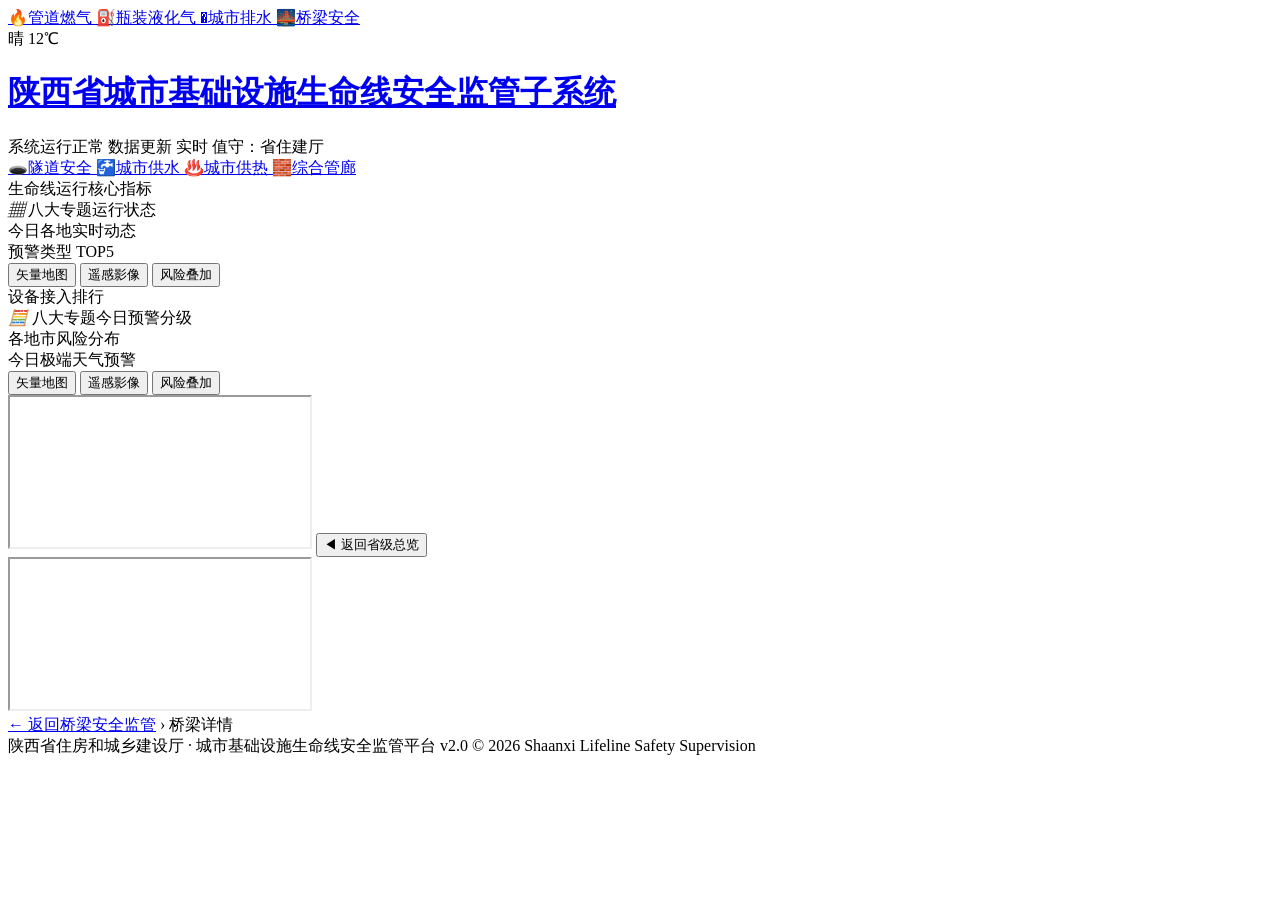
==== index.html @ 3b59fd3f "Initialize GitHub Pages repository" ====
<!DOCTYPE html>
<html lang="zh-CN">
<head>
<meta charset="UTF-8">
<meta name="viewport" content="width=device-width,initial-scale=1.0">
<title>陕西省城市基础设施生命线安全监管子系统</title>
<link rel="stylesheet" href="css/style.css?v=261113d">
<script src="assets/echarts.min.js"></script>
<script src="assets/shaanxi-geo.js"></script>
<script src="assets/three.min.js"></script>
</head>
<body>
<div id="app">
<!-- ========== 顶部：标题居中 + 八大专题两侧分布 ========== -->
<header id="app-header">
  <div class="header-bg"></div>
  <!-- 左侧四个专题 -->
  <nav class="nav-cluster nav-left">
    <a href="#/gas" class="nav-btn" data-key="gas">
      <span class="nav-icon">🔥</span><span class="nav-label">管道燃气</span>
    </a>
    <a href="#/lpg" class="nav-btn" data-key="lpg">
      <span class="nav-icon">⛽</span><span class="nav-label">瓶装液化气</span>
    </a>
    <a href="#/drainage" class="nav-btn" data-key="drainage">
      <span class="nav-icon">�</span><span class="nav-label">城市排水</span>
    </a>
    <a href="#/bridge" class="nav-btn" data-key="bridge">
      <span class="nav-icon">🌉</span><span class="nav-label">桥梁安全</span>
    </a>
  </nav>
  <!-- 中间标题（点击返回综合监管首页） -->
  <div class="header-center">
    <div class="header-meta">
      <span class="header-date" id="header-date"></span>
      <span class="header-weather">晴 12℃</span>
    </div>
    <h1 class="header-title">
      <a href="#/home" title="返回综合监管驾驶舱"><span class="title-glow">陕西省城市基础设施生命线安全监管子系统</span></a>
    </h1>
    <div class="header-meta header-meta-bottom">
      <span class="header-status">系统运行正常</span>
      <span class="header-update">数据更新 实时</span>
      <span class="header-duty">值守：省住建厅</span>
    </div>
  </div>
  <!-- 右侧四个专题 -->
  <nav class="nav-cluster nav-right">
    <a href="#/tunnel" class="nav-btn" data-key="tunnel">
      <span class="nav-icon">🕳️</span><span class="nav-label">隧道安全</span>
    </a>
    <a href="#/water" class="nav-btn" data-key="water">
      <span class="nav-icon">🚰</span><span class="nav-label">城市供水</span>
    </a>
    <a href="#/heating" class="nav-btn" data-key="heating">
      <span class="nav-icon">♨️</span><span class="nav-label">城市供热</span>
    </a>
    <a href="#/corridor" class="nav-btn" data-key="corridor">
      <span class="nav-icon">🧱</span><span class="nav-label">综合管廊</span>
    </a>
  </nav>
</header>

<!-- ========== 页面容器 ========== -->
<main id="page-container">
  <!-- 首页 -->
  <section id="page-home" class="page active">
    <div class="page-layout home-layout">
      <!-- 左侧面板 -->
      <div class="col col-left">
        <div class="panel">
          <div class="panel-title"><i class="icon-bar-chart"></i> 生命线运行核心指标</div>
          <div class="metrics-grid" id="home-core-metrics"></div>
        </div>
        <div class="panel">
          <div class="panel-title"><i>▦</i> 八大专题运行状态</div>
          <div class="topic-status-list" id="home-topic-status"></div>
        </div>
        <div class="panel">
          <div class="panel-title"><i class="icon-alert"></i> 今日各地实时动态</div>
          <div class="alert-list" id="home-alert-list"></div>
        </div>
        <div class="panel">
          <div class="panel-title"><i class="icon-list"></i> 预警类型 TOP5</div>
          <div id="home-alert-type-chart" class="chart-box"></div>
        </div>
      </div>
      <!-- 中间：数字带 + 地图 + 趋势 -->
      <div class="col col-center">
        <div class="home-kpi-strip" id="home-kpi-strip"></div>
        <div class="home-map-wrap">
          <div class="map-toolbar">
            <button class="map-btn active" data-layer="vector">矢量地图</button>
            <button class="map-btn" data-layer="satellite">遥感影像</button>
            <button class="map-btn" data-layer="risk">风险叠加</button>
          </div>
          <div id="shaannxi-map" class="map-box"></div>
          <div class="map-legend" id="map-legend"></div>
        </div>
      </div>
      <!-- 右侧面板 -->
      <div class="col col-right">
        <div class="panel">
          <div class="panel-title"><i class="icon-devices"></i> 设备接入排行</div>
          <div id="home-device-rank" class="chart-box"></div>
        </div>
        <div class="panel">
          <div class="panel-title"><i>🧮</i> 八大专题今日预警分级</div>
          <div id="home-topic-alert-chart" class="chart-box"></div>
        </div>
        <div class="panel">
          <div class="panel-title"><i class="icon-warning"></i> 各地市风险分布</div>
          <div id="home-risk-chart" class="chart-box"></div>
        </div>
        <div class="panel">
          <div class="panel-title"><i class="icon-weather"></i> 今日极端天气预警</div>
          <div class="weather-list" id="home-weather-list"></div>
        </div>
      </div>
    </div>
  </section>

  <!-- ===== 专题页公共结构占位 ===== -->
  <section id="page-scenario" class="page">
    <div class="page-layout scenario-layout" id="scenario-layout">
      <div class="col col-left" id="scenario-left"></div>
      <div class="col col-center" id="scenario-center">
        <div class="map-toolbar">
          <button class="map-btn active" data-layer="vector">矢量地图</button>
          <button class="map-btn" data-layer="satellite">遥感影像</button>
          <button class="map-btn" data-layer="risk">风险叠加</button>
        </div>
        <div id="scenario-map" class="map-box"></div>
        <div class="map-legend" id="scenario-map-legend"></div>
      </div>
      <div class="col col-right" id="scenario-right"></div>
    </div>
    <!-- 全宽底部特色条带（按专题差异化渲染） -->
    <div class="scenario-bottom" id="scenario-bottom" style="display:none"></div>
  </section>

  <!-- ===== 专题二级页面（点击专题卡片/模块进入） ===== -->
  <section id="page-sub" class="page">
    <div class="sub-layout">
      <aside class="sub-side" id="sub-side"></aside>
      <div class="sub-main" id="sub-main"></div>
    </div>
  </section>

  <!-- ===== 燃气专题（整合燃气监管 demo，整页 iframe） ===== -->
  <section id="page-gasframe" class="page">
    <iframe id="gas-iframe" data-src="gas-demo/index.html" title="管道燃气安全监测专题"></iframe>
    <button class="gas-back-btn" onclick="location.hash='#/home'">◀ 返回省级总览</button>
  </section>

  <!-- ===== 隧道/供水/供热/综合管廊（保留本系统标题栏，嵌入各自业务内容） ===== -->
  <section id="page-ttframe" class="page">
    <iframe id="tt-iframe" title="专题安全监管"></iframe>
  </section>

  <!-- ===== 桥梁CIM详情页 ===== -->
  <section id="page-bridge-detail" class="page">
    <div class="bridge-detail-wrap">
      <div class="breadcrumb">
        <a href="#/bridge">← 返回桥梁安全监管</a>
        <span class="sep">›</span>
        <span id="bridge-detail-name">桥梁详情</span>
      </div>
      <div class="bridge-detail-layout">
        <div class="bridge-cim-view" id="bridge-cim-canvas"></div>
        <div class="bridge-cim-panels" id="bridge-cim-panels"></div>
      </div>
    </div>
  </section>
</main>

<!-- ========== 底部状态栏 ========== -->
<footer id="app-footer">
  <span>陕西省住房和城乡建设厅 · 城市基础设施生命线安全监管平台 v2.0</span>
  <span class="footer-right">© 2026 Shaanxi Lifeline Safety Supervision</span>
</footer>
</div>

<script src="js/data.js?v=261113d"></script>
<script src="js/map.js?v=261113d"></script>
<script src="js/scenarios.js?v=261113d"></script>
<script src="js/subpages.js?v=261113d"></script>
<script src="js/app.js?v=261113f"></script>
</body>
</html>
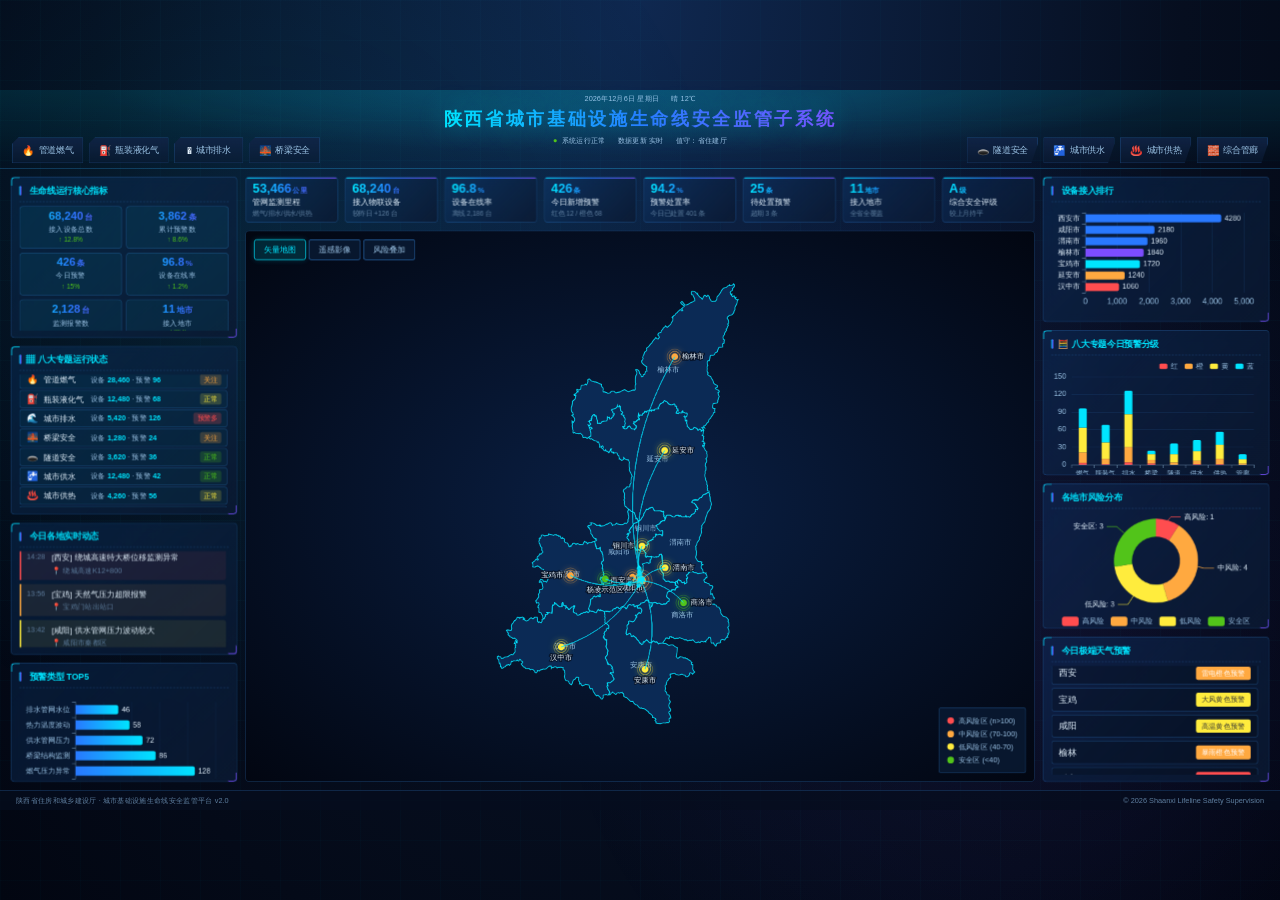
==== commit c7425bc1: "Deploy Shaanxi urban lifeline demo" ====
--- a/index.html
+++ b/index.html
@@ -1,190 +1,190 @@
-<!DOCTYPE html>
-<html lang="zh-CN">
-<head>
-<meta charset="UTF-8">
-<meta name="viewport" content="width=device-width,initial-scale=1.0">
-<title>陕西省城市基础设施生命线安全监管子系统</title>
-<link rel="stylesheet" href="css/style.css?v=261113d">
-<script src="assets/echarts.min.js"></script>
-<script src="assets/shaanxi-geo.js"></script>
-<script src="assets/three.min.js"></script>
-</head>
-<body>
-<div id="app">
-<!-- ========== 顶部：标题居中 + 八大专题两侧分布 ========== -->
-<header id="app-header">
-  <div class="header-bg"></div>
-  <!-- 左侧四个专题 -->
-  <nav class="nav-cluster nav-left">
-    <a href="#/gas" class="nav-btn" data-key="gas">
-      <span class="nav-icon">🔥</span><span class="nav-label">管道燃气</span>
-    </a>
-    <a href="#/lpg" class="nav-btn" data-key="lpg">
-      <span class="nav-icon">⛽</span><span class="nav-label">瓶装液化气</span>
-    </a>
-    <a href="#/drainage" class="nav-btn" data-key="drainage">
-      <span class="nav-icon">�</span><span class="nav-label">城市排水</span>
-    </a>
-    <a href="#/bridge" class="nav-btn" data-key="bridge">
-      <span class="nav-icon">🌉</span><span class="nav-label">桥梁安全</span>
-    </a>
-  </nav>
-  <!-- 中间标题（点击返回综合监管首页） -->
-  <div class="header-center">
-    <div class="header-meta">
-      <span class="header-date" id="header-date"></span>
-      <span class="header-weather">晴 12℃</span>
-    </div>
-    <h1 class="header-title">
-      <a href="#/home" title="返回综合监管驾驶舱"><span class="title-glow">陕西省城市基础设施生命线安全监管子系统</span></a>
-    </h1>
-    <div class="header-meta header-meta-bottom">
-      <span class="header-status">系统运行正常</span>
-      <span class="header-update">数据更新 实时</span>
-      <span class="header-duty">值守：省住建厅</span>
-    </div>
-  </div>
-  <!-- 右侧四个专题 -->
-  <nav class="nav-cluster nav-right">
-    <a href="#/tunnel" class="nav-btn" data-key="tunnel">
-      <span class="nav-icon">🕳️</span><span class="nav-label">隧道安全</span>
-    </a>
-    <a href="#/water" class="nav-btn" data-key="water">
-      <span class="nav-icon">🚰</span><span class="nav-label">城市供水</span>
-    </a>
-    <a href="#/heating" class="nav-btn" data-key="heating">
-      <span class="nav-icon">♨️</span><span class="nav-label">城市供热</span>
-    </a>
-    <a href="#/corridor" class="nav-btn" data-key="corridor">
-      <span class="nav-icon">🧱</span><span class="nav-label">综合管廊</span>
-    </a>
-  </nav>
-</header>
-
-<!-- ========== 页面容器 ========== -->
-<main id="page-container">
-  <!-- 首页 -->
-  <section id="page-home" class="page active">
-    <div class="page-layout home-layout">
-      <!-- 左侧面板 -->
-      <div class="col col-left">
-        <div class="panel">
-          <div class="panel-title"><i class="icon-bar-chart"></i> 生命线运行核心指标</div>
-          <div class="metrics-grid" id="home-core-metrics"></div>
-        </div>
-        <div class="panel">
-          <div class="panel-title"><i>▦</i> 八大专题运行状态</div>
-          <div class="topic-status-list" id="home-topic-status"></div>
-        </div>
-        <div class="panel">
-          <div class="panel-title"><i class="icon-alert"></i> 今日各地实时动态</div>
-          <div class="alert-list" id="home-alert-list"></div>
-        </div>
-        <div class="panel">
-          <div class="panel-title"><i class="icon-list"></i> 预警类型 TOP5</div>
-          <div id="home-alert-type-chart" class="chart-box"></div>
-        </div>
-      </div>
-      <!-- 中间：数字带 + 地图 + 趋势 -->
-      <div class="col col-center">
-        <div class="home-kpi-strip" id="home-kpi-strip"></div>
-        <div class="home-map-wrap">
-          <div class="map-toolbar">
-            <button class="map-btn active" data-layer="vector">矢量地图</button>
-            <button class="map-btn" data-layer="satellite">遥感影像</button>
-            <button class="map-btn" data-layer="risk">风险叠加</button>
-          </div>
-          <div id="shaannxi-map" class="map-box"></div>
-          <div class="map-legend" id="map-legend"></div>
-        </div>
-      </div>
-      <!-- 右侧面板 -->
-      <div class="col col-right">
-        <div class="panel">
-          <div class="panel-title"><i class="icon-devices"></i> 设备接入排行</div>
-          <div id="home-device-rank" class="chart-box"></div>
-        </div>
-        <div class="panel">
-          <div class="panel-title"><i>🧮</i> 八大专题今日预警分级</div>
-          <div id="home-topic-alert-chart" class="chart-box"></div>
-        </div>
-        <div class="panel">
-          <div class="panel-title"><i class="icon-warning"></i> 各地市风险分布</div>
-          <div id="home-risk-chart" class="chart-box"></div>
-        </div>
-        <div class="panel">
-          <div class="panel-title"><i class="icon-weather"></i> 今日极端天气预警</div>
-          <div class="weather-list" id="home-weather-list"></div>
-        </div>
-      </div>
-    </div>
-  </section>
-
-  <!-- ===== 专题页公共结构占位 ===== -->
-  <section id="page-scenario" class="page">
-    <div class="page-layout scenario-layout" id="scenario-layout">
-      <div class="col col-left" id="scenario-left"></div>
-      <div class="col col-center" id="scenario-center">
-        <div class="map-toolbar">
-          <button class="map-btn active" data-layer="vector">矢量地图</button>
-          <button class="map-btn" data-layer="satellite">遥感影像</button>
-          <button class="map-btn" data-layer="risk">风险叠加</button>
-        </div>
-        <div id="scenario-map" class="map-box"></div>
-        <div class="map-legend" id="scenario-map-legend"></div>
-      </div>
-      <div class="col col-right" id="scenario-right"></div>
-    </div>
-    <!-- 全宽底部特色条带（按专题差异化渲染） -->
-    <div class="scenario-bottom" id="scenario-bottom" style="display:none"></div>
-  </section>
-
-  <!-- ===== 专题二级页面（点击专题卡片/模块进入） ===== -->
-  <section id="page-sub" class="page">
-    <div class="sub-layout">
-      <aside class="sub-side" id="sub-side"></aside>
-      <div class="sub-main" id="sub-main"></div>
-    </div>
-  </section>
-
-  <!-- ===== 燃气专题（整合燃气监管 demo，整页 iframe） ===== -->
-  <section id="page-gasframe" class="page">
-    <iframe id="gas-iframe" data-src="gas-demo/index.html" title="管道燃气安全监测专题"></iframe>
-    <button class="gas-back-btn" onclick="location.hash='#/home'">◀ 返回省级总览</button>
-  </section>
-
-  <!-- ===== 隧道/供水/供热/综合管廊（保留本系统标题栏，嵌入各自业务内容） ===== -->
-  <section id="page-ttframe" class="page">
-    <iframe id="tt-iframe" title="专题安全监管"></iframe>
-  </section>
-
-  <!-- ===== 桥梁CIM详情页 ===== -->
-  <section id="page-bridge-detail" class="page">
-    <div class="bridge-detail-wrap">
-      <div class="breadcrumb">
-        <a href="#/bridge">← 返回桥梁安全监管</a>
-        <span class="sep">›</span>
-        <span id="bridge-detail-name">桥梁详情</span>
-      </div>
-      <div class="bridge-detail-layout">
-        <div class="bridge-cim-view" id="bridge-cim-canvas"></div>
-        <div class="bridge-cim-panels" id="bridge-cim-panels"></div>
-      </div>
-    </div>
-  </section>
-</main>
-
-<!-- ========== 底部状态栏 ========== -->
-<footer id="app-footer">
-  <span>陕西省住房和城乡建设厅 · 城市基础设施生命线安全监管平台 v2.0</span>
-  <span class="footer-right">© 2026 Shaanxi Lifeline Safety Supervision</span>
-</footer>
-</div>
-
-<script src="js/data.js?v=261113d"></script>
-<script src="js/map.js?v=261113d"></script>
-<script src="js/scenarios.js?v=261113d"></script>
-<script src="js/subpages.js?v=261113d"></script>
-<script src="js/app.js?v=261113f"></script>
-</body>
-</html>
+<!DOCTYPE html>
+<html lang="zh-CN">
+<head>
+<meta charset="UTF-8">
+<meta name="viewport" content="width=device-width,initial-scale=1.0">
+<title>陕西省城市基础设施生命线安全监管子系统</title>
+<link rel="stylesheet" href="css/style.css?v=261113d">
+<script src="assets/echarts.min.js"></script>
+<script src="assets/shaanxi-geo.js"></script>
+<script src="assets/three.min.js"></script>
+</head>
+<body>
+<div id="app">
+<!-- ========== 顶部：标题居中 + 八大专题两侧分布 ========== -->
+<header id="app-header">
+  <div class="header-bg"></div>
+  <!-- 左侧四个专题 -->
+  <nav class="nav-cluster nav-left">
+    <a href="#/gas" class="nav-btn" data-key="gas">
+      <span class="nav-icon">🔥</span><span class="nav-label">管道燃气</span>
+    </a>
+    <a href="#/lpg" class="nav-btn" data-key="lpg">
+      <span class="nav-icon">⛽</span><span class="nav-label">瓶装液化气</span>
+    </a>
+    <a href="#/drainage" class="nav-btn" data-key="drainage">
+      <span class="nav-icon">�</span><span class="nav-label">城市排水</span>
+    </a>
+    <a href="#/bridge" class="nav-btn" data-key="bridge">
+      <span class="nav-icon">🌉</span><span class="nav-label">桥梁安全</span>
+    </a>
+  </nav>
+  <!-- 中间标题（点击返回综合监管首页） -->
+  <div class="header-center">
+    <div class="header-meta">
+      <span class="header-date" id="header-date"></span>
+      <span class="header-weather">晴 12℃</span>
+    </div>
+    <h1 class="header-title">
+      <a href="#/home" title="返回综合监管驾驶舱"><span class="title-glow">陕西省城市基础设施生命线安全监管子系统</span></a>
+    </h1>
+    <div class="header-meta header-meta-bottom">
+      <span class="header-status">系统运行正常</span>
+      <span class="header-update">数据更新 实时</span>
+      <span class="header-duty">值守：省住建厅</span>
+    </div>
+  </div>
+  <!-- 右侧四个专题 -->
+  <nav class="nav-cluster nav-right">
+    <a href="#/tunnel" class="nav-btn" data-key="tunnel">
+      <span class="nav-icon">🕳️</span><span class="nav-label">隧道安全</span>
+    </a>
+    <a href="#/water" class="nav-btn" data-key="water">
+      <span class="nav-icon">🚰</span><span class="nav-label">城市供水</span>
+    </a>
+    <a href="#/heating" class="nav-btn" data-key="heating">
+      <span class="nav-icon">♨️</span><span class="nav-label">城市供热</span>
+    </a>
+    <a href="#/corridor" class="nav-btn" data-key="corridor">
+      <span class="nav-icon">🧱</span><span class="nav-label">综合管廊</span>
+    </a>
+  </nav>
+</header>
+
+<!-- ========== 页面容器 ========== -->
+<main id="page-container">
+  <!-- 首页 -->
+  <section id="page-home" class="page active">
+    <div class="page-layout home-layout">
+      <!-- 左侧面板 -->
+      <div class="col col-left">
+        <div class="panel">
+          <div class="panel-title"><i class="icon-bar-chart"></i> 生命线运行核心指标</div>
+          <div class="metrics-grid" id="home-core-metrics"></div>
+        </div>
+        <div class="panel">
+          <div class="panel-title"><i>▦</i> 八大专题运行状态</div>
+          <div class="topic-status-list" id="home-topic-status"></div>
+        </div>
+        <div class="panel">
+          <div class="panel-title"><i class="icon-alert"></i> 今日各地实时动态</div>
+          <div class="alert-list" id="home-alert-list"></div>
+        </div>
+        <div class="panel">
+          <div class="panel-title"><i class="icon-list"></i> 预警类型 TOP5</div>
+          <div id="home-alert-type-chart" class="chart-box"></div>
+        </div>
+      </div>
+      <!-- 中间：数字带 + 地图 + 趋势 -->
+      <div class="col col-center">
+        <div class="home-kpi-strip" id="home-kpi-strip"></div>
+        <div class="home-map-wrap">
+          <div class="map-toolbar">
+            <button class="map-btn active" data-layer="vector">矢量地图</button>
+            <button class="map-btn" data-layer="satellite">遥感影像</button>
+            <button class="map-btn" data-layer="risk">风险叠加</button>
+          </div>
+          <div id="shaannxi-map" class="map-box"></div>
+          <div class="map-legend" id="map-legend"></div>
+        </div>
+      </div>
+      <!-- 右侧面板 -->
+      <div class="col col-right">
+        <div class="panel">
+          <div class="panel-title"><i class="icon-devices"></i> 设备接入排行</div>
+          <div id="home-device-rank" class="chart-box"></div>
+        </div>
+        <div class="panel">
+          <div class="panel-title"><i>🧮</i> 八大专题今日预警分级</div>
+          <div id="home-topic-alert-chart" class="chart-box"></div>
+        </div>
+        <div class="panel">
+          <div class="panel-title"><i class="icon-warning"></i> 各地市风险分布</div>
+          <div id="home-risk-chart" class="chart-box"></div>
+        </div>
+        <div class="panel">
+          <div class="panel-title"><i class="icon-weather"></i> 今日极端天气预警</div>
+          <div class="weather-list" id="home-weather-list"></div>
+        </div>
+      </div>
+    </div>
+  </section>
+
+  <!-- ===== 专题页公共结构占位 ===== -->
+  <section id="page-scenario" class="page">
+    <div class="page-layout scenario-layout" id="scenario-layout">
+      <div class="col col-left" id="scenario-left"></div>
+      <div class="col col-center" id="scenario-center">
+        <div class="map-toolbar">
+          <button class="map-btn active" data-layer="vector">矢量地图</button>
+          <button class="map-btn" data-layer="satellite">遥感影像</button>
+          <button class="map-btn" data-layer="risk">风险叠加</button>
+        </div>
+        <div id="scenario-map" class="map-box"></div>
+        <div class="map-legend" id="scenario-map-legend"></div>
+      </div>
+      <div class="col col-right" id="scenario-right"></div>
+    </div>
+    <!-- 全宽底部特色条带（按专题差异化渲染） -->
+    <div class="scenario-bottom" id="scenario-bottom" style="display:none"></div>
+  </section>
+
+  <!-- ===== 专题二级页面（点击专题卡片/模块进入） ===== -->
+  <section id="page-sub" class="page">
+    <div class="sub-layout">
+      <aside class="sub-side" id="sub-side"></aside>
+      <div class="sub-main" id="sub-main"></div>
+    </div>
+  </section>
+
+  <!-- ===== 燃气专题（整合燃气监管 demo，整页 iframe） ===== -->
+  <section id="page-gasframe" class="page">
+    <iframe id="gas-iframe" data-src="gas-demo/index.html" title="管道燃气安全监测专题"></iframe>
+    <button class="gas-back-btn" onclick="location.hash='#/home'">◀ 返回省级总览</button>
+  </section>
+
+  <!-- ===== 隧道/供水/供热/综合管廊（保留本系统标题栏，嵌入各自业务内容） ===== -->
+  <section id="page-ttframe" class="page">
+    <iframe id="tt-iframe" title="专题安全监管"></iframe>
+  </section>
+
+  <!-- ===== 桥梁CIM详情页 ===== -->
+  <section id="page-bridge-detail" class="page">
+    <div class="bridge-detail-wrap">
+      <div class="breadcrumb">
+        <a href="#/bridge">← 返回桥梁安全监管</a>
+        <span class="sep">›</span>
+        <span id="bridge-detail-name">桥梁详情</span>
+      </div>
+      <div class="bridge-detail-layout">
+        <div class="bridge-cim-view" id="bridge-cim-canvas"></div>
+        <div class="bridge-cim-panels" id="bridge-cim-panels"></div>
+      </div>
+    </div>
+  </section>
+</main>
+
+<!-- ========== 底部状态栏 ========== -->
+<footer id="app-footer">
+  <span>陕西省住房和城乡建设厅 · 城市基础设施生命线安全监管平台 v2.0</span>
+  <span class="footer-right">© 2026 Shaanxi Lifeline Safety Supervision</span>
+</footer>
+</div>
+
+<script src="js/data.js?v=261113d"></script>
+<script src="js/map.js?v=261113d"></script>
+<script src="js/scenarios.js?v=261113d"></script>
+<script src="js/subpages.js?v=261113d"></script>
+<script src="js/app.js?v=261113f"></script>
+</body>
+</html>
--- a/css/style.css
+++ b/css/style.css
@@ -0,0 +1,701 @@
+/* ============================================================
+   陕西省城市生命线 - 深空科技风全局样式
+   ============================================================ */
+:root {
+  /* 深空底色 */
+  --bg-0: #060e1f;
+  --bg-1: #0b1a33;
+  --bg-2: #112447;
+  --bg-panel: rgba(10, 26, 51, 0.75);
+  --border: rgba(64, 158, 255, 0.25);
+  --border-strong: rgba(64, 158, 255, 0.55);
+
+  /* 主题光晕色 */
+  --cyan: #00e5ff;
+  --cyan-soft: #4fc3f7;
+  --blue: #2979ff;
+  --blue-deep: #1565c0;
+  --purple: #7c4dff;
+  --pink: #ff4081;
+
+  /* 功能色 */
+  --red: #ff4d4f;
+  --orange: #ffa940;
+  --yellow: #ffec3d;
+  --green: #52c41a;
+  --green-soft: #73d13d;
+
+  /* 文字 */
+  --text-primary: #e6f4ff;
+  --text-secondary: #9cc4e6;
+  --text-muted: #5f7f9f;
+
+  /* 渐变 */
+  --grad-panel: linear-gradient(135deg, rgba(21, 101, 192, 0.18) 0%, rgba(11, 26, 51, 0.85) 100%);
+  --grad-glow: linear-gradient(90deg, #00e5ff 0%, #2979ff 50%, #7c4dff 100%);
+}
+
+* { margin:0; padding:0; box-sizing: border-box; }
+html, body { width:100%; height:100%; overflow:hidden; }
+body {
+  font-family: 'Microsoft YaHei', 'PingFang SC', 'Helvetica Neue', sans-serif;
+  color: var(--text-primary);
+  background: radial-gradient(ellipse at top, #0f2850 0%, #060e1f 60%, #020611 100%);
+  background-attachment: fixed;
+  font-size: 13px;
+  line-height: 1.5;
+}
+#app {
+  position: absolute;
+  left: 0; top: 0;
+  width: 1920px; height: 1080px;
+  transform-origin: 0 0;
+}
+a { color: inherit; text-decoration: none; }
+button { font-family: inherit; cursor: pointer; border: none; background: none; color: inherit; }
+
+/* ===== 背景装饰 ===== */
+body::before {
+  content: '';
+  position: fixed; inset: 0;
+  background:
+    radial-gradient(circle at 20% 30%, rgba(0, 229, 255, 0.08) 0%, transparent 40%),
+    radial-gradient(circle at 80% 70%, rgba(124, 77, 255, 0.08) 0%, transparent 40%),
+    linear-gradient(rgba(0, 229, 255, 0.02) 1px, transparent 1px),
+    linear-gradient(90deg, rgba(0, 229, 255, 0.02) 1px, transparent 1px);
+  background-size: auto, auto, 40px 40px, 40px 40px;
+  pointer-events: none;
+  z-index: 0;
+}
+
+/* ============================================================
+   Header（标题居中 + 八大专题左右各四）
+   ============================================================ */
+#app-header {
+  position: relative;
+  height: 118px;
+  padding: 0 18px;
+  z-index: 10;
+}
+.header-bg {
+  position: absolute; inset: 0;
+  background:
+    radial-gradient(ellipse 60% 120% at 50% 0%, rgba(0, 229, 255, 0.16) 0%, transparent 70%),
+    linear-gradient(180deg, rgba(0, 229, 255, 0.10) 0%, transparent 100%);
+  border-bottom: 1px solid var(--border);
+}
+.header-center {
+  position: absolute; z-index: 1;
+  top: 4px; left: 50%; transform: translateX(-50%);
+  display: flex; flex-direction: column; align-items: center; justify-content: center;
+  text-align: center;
+  pointer-events: none;
+}
+.header-center a { pointer-events: auto; }
+.header-meta {
+  display: flex; gap: 18px; align-items: center;
+  font-size: 11px; color: var(--text-secondary);
+  white-space: nowrap;
+}
+.header-meta-bottom { margin-top: 2px; }
+.header-title {
+  margin: 2px 0;
+  font-size: 27px; font-weight: 700; letter-spacing: 4px;
+  background: var(--grad-glow);
+  -webkit-background-clip: text;
+  background-clip: text;
+  -webkit-text-fill-color: transparent;
+  text-shadow: 0 0 40px rgba(0, 229, 255, 0.35);
+  white-space: nowrap;
+}
+.header-title a { cursor: pointer; }
+.header-title .title-glow { -webkit-text-fill-color: transparent; }
+.header-status::before {
+  content: '●'; color: var(--green); margin-right: 6px;
+  animation: pulse-dot 2s infinite;
+}
+@keyframes pulse-dot { 0%,100%{opacity:1} 50%{opacity:0.4} }
+
+/* ===== 两侧专题按钮簇 ===== */
+.nav-cluster {
+  position: absolute; z-index: 2;
+  bottom: 8px;
+  display: flex; gap: 8px; align-items: center;
+}
+.nav-left { left: 18px; }
+.nav-right { right: 18px; }
+.nav-btn {
+  display: flex; align-items: center; gap: 6px;
+  padding: 9px 14px; min-width: 104px;
+  justify-content: center;
+  border: 1px solid var(--border);
+  background: linear-gradient(180deg, rgba(17, 36, 71, 0.85), rgba(10, 26, 51, 0.6));
+  transition: all 0.3s;
+  position: relative;
+  /* 斜角切割：左侧簇切左下，右侧簇切右下 */
+  clip-path: polygon(8px 0, 100% 0, 100% calc(100% - 8px), calc(100% - 8px) 100%, 0 100%, 0 8px);
+}
+.nav-left .nav-btn { clip-path: polygon(10px 0, 100% 0, 100% 100%, 0 100%, 0 10px); }
+.nav-right .nav-btn { clip-path: polygon(0 0, 100% 0, 100% 10px, calc(100% - 10px) 100%, 0 100%); }
+.nav-btn:hover { border-color: var(--border-strong); background: rgba(0, 229, 255, 0.10); }
+.nav-btn.active {
+  border-color: var(--cyan);
+  background: linear-gradient(180deg, rgba(0, 229, 255, 0.22) 0%, rgba(41, 121, 255, 0.08) 100%);
+  box-shadow: 0 0 18px rgba(0, 229, 255, 0.25), inset 0 0 10px rgba(0, 229, 255, 0.10);
+}
+.nav-btn .nav-icon { font-size: 15px; line-height: 1; }
+.nav-btn .nav-label { font-size: 13px; color: var(--text-secondary); white-space: nowrap; }
+.nav-btn.active .nav-label { color: var(--cyan); }
+
+/* ============================================================
+   Main pages
+   ============================================================ */
+#page-container {
+  position: relative; z-index: 1;
+  height: 932px;
+  overflow: hidden;
+}
+.page { display: none; height: 100%; }
+.page.active { display: flex; flex-direction: column; }
+
+/* ===== 燃气专题整页 iframe ===== */
+#page-gasframe, #page-ttframe { position: relative; }
+#page-gasframe iframe, #page-ttframe iframe { width: 100%; height: 100%; border: 0; display: block; }
+.gas-back-btn {
+  position: absolute; top: 10px; left: 10px; z-index: 30;
+  padding: 7px 16px;
+  border: 1px solid var(--border-strong); border-radius: 4px;
+  background: rgba(10, 26, 51, 0.88); color: var(--cyan);
+  font-size: 12px; letter-spacing: 1px;
+  backdrop-filter: blur(4px);
+  box-shadow: 0 0 12px rgba(0, 229, 255, 0.15);
+  transition: all 0.2s;
+}
+.gas-back-btn:hover { background: rgba(0, 229, 255, 0.18); box-shadow: 0 0 18px rgba(0, 229, 255, 0.35); }
+body.mode-gas #app-header, body.mode-gas #app-footer { display: none; }
+body.mode-gas #page-container { height: 1080px; }
+
+.page-layout {
+  display: grid;
+  height: 100%;
+  grid-template-rows: 100%;
+  gap: 12px;
+  padding: 12px 16px;
+}
+.home-layout { grid-template-columns: 340px 1fr 340px; }
+.scenario-layout { grid-template-columns: 360px 1fr 360px; }
+.col { display: flex; flex-direction: column; gap: 12px; min-height: 0; }
+.col-center { position: relative; display: block; height: 100%; min-height: 0; }
+
+/* ============================================================
+   Panels
+   ============================================================ */
+.panel {
+  background: var(--grad-panel);
+  border: 1px solid var(--border);
+  border-radius: 6px;
+  padding: 12px 14px;
+  position: relative;
+  backdrop-filter: blur(8px);
+  flex: 1; min-height: 0;
+  display: flex; flex-direction: column;
+  overflow: hidden;
+}
+.panel::before {
+  content: '';
+  position: absolute; top: -1px; left: -1px;
+  width: 12px; height: 12px;
+  border-top: 2px solid var(--cyan); border-left: 2px solid var(--cyan);
+  border-radius: 6px 0 0 0;
+}
+.panel::after {
+  content: '';
+  position: absolute; bottom: -1px; right: -1px;
+  width: 12px; height: 12px;
+  border-bottom: 2px solid var(--purple); border-right: 2px solid var(--purple);
+  border-radius: 0 0 6px 0;
+}
+.panel-title {
+  font-size: 14px; font-weight: 600; color: var(--cyan);
+  padding-bottom: 8px; margin-bottom: 8px;
+  border-bottom: 1px dashed var(--border);
+  display: flex; align-items: center; gap: 6px;
+  flex-shrink: 0;
+}
+.panel-title::before {
+  content: ''; width: 3px; height: 14px;
+  background: var(--grad-glow); border-radius: 2px;
+}
+.panel-title i { font-style: normal; color: var(--cyan); }
+
+/* ============================================================
+   Metrics grid
+   ============================================================ */
+.metrics-grid {
+  display: grid; grid-template-columns: repeat(2, 1fr);
+  grid-auto-rows: 1fr;
+  gap: 10px; overflow-y: auto;
+}
+.metric-card {
+  background: rgba(0, 229, 255, 0.06);
+  border: 1px solid var(--border);
+  border-radius: 6px;
+  padding: 10px;
+  text-align: center;
+  transition: all 0.3s;
+  cursor: pointer;
+}
+.metric-card:hover {
+  border-color: var(--cyan);
+  box-shadow: 0 0 15px rgba(0, 229, 255, 0.2);
+}
+.metric-card .num {
+  font-size: 22px; font-weight: 700;
+  background: var(--grad-glow);
+  -webkit-background-clip: text;
+  background-clip: text;
+  -webkit-text-fill-color: transparent;
+  line-height: 1.1;
+}
+.metric-card .num .unit { font-size: 12px; margin-left: 2px; }
+.metric-card .label { font-size: 12px; color: var(--text-secondary); margin-top: 4px; }
+.metric-card .trend-up { color: var(--green); font-size: 11px; }
+.metric-card .trend-down { color: var(--red); font-size: 11px; }
+
+/* ============================================================
+   Alert / Weather lists
+   ============================================================ */
+.alert-list, .weather-list {
+  flex: 1; overflow-y: auto;
+  padding-right: 4px;
+}
+.alert-item {
+  display: flex; align-items: flex-start; gap: 10px;
+  padding: 8px 10px;
+  border-left: 3px solid var(--cyan);
+  background: rgba(0, 229, 255, 0.05);
+  margin-bottom: 8px; border-radius: 0 4px 4px 0;
+  cursor: pointer; transition: all 0.2s;
+}
+.alert-item:hover { background: rgba(0, 229, 255, 0.12); transform: translateX(3px); }
+.alert-item.level-red { border-left-color: var(--red); background: rgba(255, 77, 79, 0.08); }
+.alert-item.level-orange { border-left-color: var(--orange); background: rgba(255, 169, 64, 0.08); }
+.alert-item.level-yellow { border-left-color: var(--yellow); background: rgba(255, 236, 61, 0.08); }
+.alert-item.level-blue { border-left-color: var(--cyan); background: rgba(0, 229, 255, 0.05); }
+.alert-item .time { font-size: 11px; color: var(--text-muted); flex-shrink: 0; }
+.alert-item .content { flex: 1; font-size: 12px; }
+.alert-item .content .title { color: var(--text-primary); }
+.alert-item .content .loc { color: var(--text-muted); font-size: 11px; margin-top: 2px; }
+
+.weather-item {
+  display: flex; justify-content: space-between; align-items: center;
+  padding: 8px 12px;
+  border: 1px solid var(--border);
+  border-radius: 4px; margin-bottom: 6px;
+  background: rgba(0,0,0,0.2);
+}
+.weather-item .city { color: var(--text-primary); }
+.weather-item .level { padding: 2px 8px; border-radius: 3px; font-size: 11px; }
+.weather-item .level.l1 { background: var(--red); color: #fff; }
+.weather-item .level.l2 { background: var(--orange); color: #fff; }
+.weather-item .level.l3 { background: var(--yellow); color: #333; }
+
+/* ============================================================
+   Map
+   ============================================================ */
+.map-toolbar {
+  position: absolute; top: 12px; left: 12px;
+  display: flex; gap: 4px; z-index: 5;
+}
+.map-btn {
+  padding: 6px 14px;
+  border: 1px solid var(--border-strong);
+  background: rgba(10, 26, 51, 0.85);
+  color: var(--text-secondary);
+  font-size: 12px;
+  border-radius: 4px;
+  backdrop-filter: blur(4px);
+  transition: all 0.2s;
+}
+.map-btn:hover { color: var(--cyan); border-color: var(--cyan); }
+.map-btn.active {
+  background: rgba(0, 229, 255, 0.15);
+  color: var(--cyan);
+  border-color: var(--cyan);
+  box-shadow: 0 0 10px rgba(0, 229, 255, 0.2);
+}
+.map-box { position: absolute; inset: 0; width: 100%; height: 100%; }
+.map-legend {
+  position: absolute; bottom: 12px; right: 12px; z-index: 5;
+  background: rgba(10, 26, 51, 0.85);
+  border: 1px solid var(--border);
+  border-radius: 4px; padding: 8px 12px;
+  backdrop-filter: blur(4px);
+  font-size: 11px; color: var(--text-secondary);
+}
+.map-legend .row { display: flex; align-items: center; gap: 6px; margin: 3px 0; }
+.map-legend .dot { width: 10px; height: 10px; border-radius: 50%; }
+
+/* ============================================================
+   首页高密度布局（数字带 + 地图 + 趋势 / 四列面板）
+   ============================================================ */
+#page-home .col-center { display: flex; flex-direction: column; gap: 12px; }
+/* 首页四面板压缩：保证核心指标 6 卡、专题 8 行一屏可见 */
+#page-home .panel { padding: 10px 12px; }
+#page-home .panel-title { font-size: 13px; padding-bottom: 6px; margin-bottom: 6px; }
+#page-home .metric-card { padding: 5px 6px; }
+#page-home .metric-card .num { font-size: 17px; }
+#page-home .metric-card .label { font-size: 11px; margin-top: 2px; }
+#page-home .metric-card .trend-up, #page-home .metric-card .trend-down { font-size: 10px; }
+#page-home .alert-item { padding: 6px 8px; margin-bottom: 6px; }
+#page-home .weather-item { padding: 6px 10px; margin-bottom: 5px; }
+/* 左栏面板比例：核心指标与专题状态给更多空间 */
+#page-home .col-left .panel:nth-child(1) { flex: 1.12; }
+#page-home .col-left .panel:nth-child(2) { flex: 1.18; }
+#page-home .col-left .panel:nth-child(3) { flex: 0.9; }
+#page-home .col-left .panel:nth-child(4) { flex: 0.8; }
+#page-home .metrics-grid { gap: 6px; }
+
+/* 顶部核心数字带 */
+.home-kpi-strip {
+  flex: 0 0 auto;
+  display: grid; grid-template-columns: repeat(8, 1fr); gap: 10px;
+}
+.kpi-cell {
+  background: var(--grad-panel);
+  border: 1px solid var(--border);
+  border-radius: 6px;
+  padding: 6px 10px 5px;
+  position: relative;
+  backdrop-filter: blur(8px);
+  overflow: hidden;
+  transition: all 0.25s;
+}
+.kpi-cell::before {
+  content: ''; position: absolute; top: 0; left: 0; right: 0; height: 2px;
+  background: var(--grad-glow); opacity: 0.8;
+}
+.kpi-cell:hover { border-color: var(--cyan); box-shadow: 0 0 14px rgba(0, 229, 255, 0.22); }
+.kpi-cell .k-num {
+  font-size: 19px; font-weight: 700; line-height: 1.15; white-space: nowrap;
+  background: var(--grad-glow);
+  -webkit-background-clip: text; background-clip: text;
+  -webkit-text-fill-color: transparent;
+}
+.kpi-cell .k-num .unit { font-size: 11px; margin-left: 2px; }
+.kpi-cell .k-label { font-size: 11.5px; color: var(--text-primary); margin-top: 1px; }
+.kpi-cell .k-sub { font-size: 10px; color: var(--text-muted); margin-top: 1px; white-space: nowrap; }
+
+/* 地图容器 */
+.home-map-wrap {
+  flex: 1; min-height: 0; position: relative;
+  border: 1px solid var(--border); border-radius: 6px;
+  background: radial-gradient(ellipse at center, #0a2045 0%, #020611 100%);
+  overflow: hidden;
+}
+
+/* 八大专题运行状态列表 */
+.topic-status-list { flex: 1; overflow-y: auto; padding-right: 2px; }
+.topic-status-row {
+  display: flex; align-items: center; gap: 8px;
+  padding: 2px 8px; margin-bottom: 2px;
+  border: 1px solid var(--border); border-radius: 4px;
+  background: rgba(0, 229, 255, 0.04);
+  cursor: pointer; transition: all 0.2s;
+  font-size: 12px;
+}
+.topic-status-row:hover {
+  border-color: var(--cyan);
+  background: rgba(0, 229, 255, 0.12);
+  transform: translateX(3px);
+}
+.topic-status-row .ts-icon { font-size: 14px; width: 20px; text-align: center; flex-shrink: 0; }
+.topic-status-row .ts-name { color: var(--text-primary); width: 62px; flex-shrink: 0; }
+.topic-status-row .ts-num { color: var(--text-secondary); font-size: 11px; flex: 1; white-space: nowrap; }
+.topic-status-row .ts-num b { color: var(--cyan); font-weight: 600; }
+.topic-status-row .ts-tag { padding: 1px 6px; border-radius: 3px; font-size: 10px; flex-shrink: 0; }
+.ts-tag.lv-red    { background: rgba(255,77,79,0.22);  color: var(--red); }
+.ts-tag.lv-orange { background: rgba(255,169,64,0.2);  color: var(--orange); }
+.ts-tag.lv-yellow { background: rgba(255,236,61,0.18); color: var(--yellow); }
+.ts-tag.lv-green  { background: rgba(82,196,26,0.2);   color: var(--green); }
+
+/* ============================================================
+   Chart boxes
+   ============================================================ */
+.chart-box { width: 100%; height: 100%; min-height: 180px; flex: 1; }
+
+/* ===== 业务模块入口（二级页面） ===== */
+.panel-auto { flex: 0 0 auto; }
+.module-grid {
+  display: grid; grid-template-columns: repeat(2, 1fr);
+  grid-auto-rows: 1fr;
+  gap: 8px; align-content: start; overflow-y: auto;
+}
+.module-btn {
+  padding: 10px 8px;
+  border: 1px solid var(--border);
+  border-radius: 6px;
+  background: rgba(0, 229, 255, 0.05);
+  color: var(--text-secondary);
+  font-size: 12px; text-align: left;
+  display: flex; align-items: center; gap: 6px;
+  transition: all 0.2s;
+}
+.module-btn::before { content: '▤'; color: var(--cyan-soft); font-size: 11px; }
+.module-btn:hover { border-color: var(--cyan); color: var(--cyan); background: rgba(0,229,255,0.12); }
+.module-btn.active {
+  border-color: var(--cyan); color: var(--cyan);
+  background: linear-gradient(135deg, rgba(0,229,255,0.2), rgba(41,121,255,0.1));
+  box-shadow: inset 0 0 12px rgba(0,229,255,0.15);
+}
+.module-hint {
+  margin-top: 10px; padding: 8px 10px;
+  font-size: 11px; line-height: 1.7; color: var(--text-muted);
+  border-left: 2px solid var(--border-strong);
+  background: rgba(0,0,0,0.2);
+}
+
+/* ============================================================
+   Scenario sub-page structure
+   ============================================================ */
+.scenario-section-title {
+  font-size: 13px; font-weight: 600; color: var(--cyan-soft);
+  padding: 6px 10px; margin: 0 0 8px;
+  background: linear-gradient(90deg, rgba(0, 229, 255, 0.15) 0%, transparent 100%);
+  border-left: 3px solid var(--cyan);
+  border-radius: 0 4px 4px 0;
+}
+.sub-nav-row {
+  display: flex; flex-wrap: wrap; gap: 6px;
+  padding: 6px 0 10px;
+}
+.sub-nav-btn {
+  padding: 4px 12px;
+  border: 1px solid var(--border);
+  border-radius: 4px;
+  font-size: 12px; color: var(--text-secondary);
+  transition: all 0.2s;
+}
+.sub-nav-btn:hover { color: var(--cyan); border-color: var(--cyan); }
+.sub-nav-btn.active {
+  background: rgba(0, 229, 255, 0.15);
+  color: var(--cyan); border-color: var(--cyan);
+}
+
+.indicator-list { flex: 1; min-height: 0; overflow-y: auto; }
+.indicator-row {
+  display: flex; justify-content: space-between; align-items: center;
+  padding: 8px 10px; border-bottom: 1px dashed var(--border);
+  font-size: 12px;
+}
+.indicator-row:last-child { border-bottom: none; }
+.indicator-row .val { font-weight: 600; color: var(--cyan); }
+.indicator-row .tag { padding: 2px 6px; border-radius: 3px; font-size: 10px; }
+.tag-red { background: rgba(255,77,79,0.2); color: var(--red); }
+.tag-orange { background: rgba(255,169,64,0.2); color: var(--orange); }
+.tag-green { background: rgba(82,196,26,0.2); color: var(--green); }
+.tag-blue { background: rgba(0,229,255,0.2); color: var(--cyan); }
+
+/* ===== 桥梁专题特定 ===== */
+.bridge-point-card {
+  display: flex; gap: 10px; align-items: center;
+  padding: 10px; margin-bottom: 8px;
+  border: 1px solid var(--border);
+  border-radius: 6px;
+  background: rgba(0,0,0,0.25);
+  cursor: pointer;
+  transition: all 0.3s;
+}
+.bridge-point-card:hover {
+  border-color: var(--cyan);
+  background: rgba(0, 229, 255, 0.08);
+  box-shadow: 0 0 15px rgba(0, 229, 255, 0.15);
+  transform: translateX(4px);
+}
+.bridge-point-card .b-icon {
+  width: 42px; height: 42px; flex-shrink: 0;
+  border-radius: 6px;
+  background: linear-gradient(135deg, var(--blue) 0%, var(--cyan) 100%);
+  display: flex; align-items: center; justify-content: center;
+  font-size: 20px;
+}
+.bridge-point-card .b-info { flex: 1; min-width: 0; }
+.bridge-point-card .b-name { font-size: 13px; color: var(--text-primary); font-weight: 600; }
+.bridge-point-card .b-meta { font-size: 11px; color: var(--text-muted); margin-top: 2px; }
+.bridge-point-card .b-status { font-size: 11px; padding: 3px 8px; border-radius: 3px; }
+
+/* ===== 桥梁CIM详情页 ===== */
+.bridge-detail-wrap {
+  height: 100%; padding: 12px 16px;
+  display: flex; flex-direction: column; gap: 12px;
+}
+.breadcrumb {
+  font-size: 13px; color: var(--text-secondary);
+  display: flex; align-items: center; gap: 8px;
+}
+.breadcrumb a { color: var(--cyan); }
+.breadcrumb a:hover { text-decoration: underline; }
+.breadcrumb .sep { color: var(--text-muted); }
+.breadcrumb span:last-child { color: var(--text-primary); font-weight: 600; }
+
+.bridge-detail-layout {
+  flex: 1; display: grid; grid-template-columns: 1fr 340px; gap: 12px;
+  min-height: 0;
+}
+.bridge-cim-view {
+  border: 1px solid var(--border);
+  border-radius: 6px;
+  background: radial-gradient(ellipse at center, #0a2045 0%, #020611 100%);
+  position: relative; overflow: hidden;
+}
+.bridge-cim-view canvas { width: 100%; height: 100%; }
+.bridge-cim-overlay {
+  position: absolute; bottom: 16px; left: 16px;
+  color: var(--text-secondary); font-size: 12px;
+  background: rgba(0,0,0,0.5); padding: 8px 12px;
+  border-radius: 4px; border: 1px solid var(--border);
+  z-index: 5; pointer-events: none;
+}
+.sensor-tip {
+  position: absolute; top: 16px; right: 16px; z-index: 6;
+  background: rgba(6, 14, 31, 0.92);
+  border: 1px solid var(--border-strong); border-radius: 4px;
+  padding: 10px 14px; font-size: 12px; color: var(--text-secondary);
+  line-height: 1.8; min-width: 150px;
+  box-shadow: 0 0 16px rgba(0, 229, 255, 0.2);
+}
+.bridge-cim-view canvas { display: block; cursor: grab; }
+.bridge-cim-view canvas:active { cursor: grabbing; }
+.bridge-cim-panels { display: flex; flex-direction: column; gap: 12px; min-height: 0; }
+
+/* ============================================================
+   专题页布局差异化（栏宽按专题配置）
+   ============================================================ */
+#page-scenario { flex-direction: column; }
+#page-scenario .scenario-layout { flex: 1; min-height: 0; }
+.scenario-layout.has-bottom { padding-bottom: 0; }
+
+/* 全宽底部特色条带 */
+.scenario-bottom {
+  flex: 0 0 198px;
+  padding: 0 16px 12px;
+  min-height: 0;
+}
+.scenario-bottom .panel { height: 100%; display: flex; flex-direction: column; }
+.scenario-bottom .panel-title { flex-shrink: 0; }
+.sb-body { flex: 1; min-height: 0; position: relative; display: flex; gap: 12px; }
+.sb-chart { flex: 1; min-width: 0; height: 100%; }
+/* 底部桥梁表 */
+.sb-table { width: 100%; border-collapse: collapse; font-size: 12px; }
+.sb-table th { color: var(--text-muted); font-weight: 400; text-align: left; padding: 4px 10px; border-bottom: 1px solid var(--border); white-space: nowrap; }
+.sb-table td { padding: 5px 10px; border-bottom: 1px dashed rgba(64,158,255,.12); color: var(--text-secondary); white-space: nowrap; }
+.sb-table tr.clickable { cursor: pointer; transition: background .2s; }
+.sb-table tr.clickable:hover { background: rgba(0,229,255,.08); }
+.sb-table td.td-name { color: var(--text-primary); }
+/* 全流程步进条 */
+.step-flow { display: flex; align-items: stretch; gap: 0; width: 100%; height: 100%; }
+.step-node { flex: 1; display: flex; flex-direction: column; align-items: center; justify-content: center; position: relative; }
+.step-node + .step-node::before {
+  content: ''; position: absolute; left: -14px; top: 50%; transform: translateY(-50%);
+  border: 14px solid transparent; border-left-color: rgba(0,229,255,.35); z-index: 1;
+}
+.step-node .step-box {
+  width: 88%; padding: 10px 6px; text-align: center;
+  background: linear-gradient(180deg, rgba(17,36,71,.9), rgba(10,26,51,.65));
+  border: 1px solid var(--border); border-radius: 6px;
+}
+.step-node .step-name { font-size: 13px; color: var(--cyan); font-weight: 600; letter-spacing: 2px; }
+.step-node .step-val { font-family: 'DIN Alternate','Consolas',monospace; font-size: 20px; font-weight: 700; color: var(--text-primary); margin: 4px 0 2px; }
+.step-node .step-sub { font-size: 11px; color: var(--text-muted); }
+
+/* 左栏附加面板 */
+.extra-rows .indicator-row { padding: 7px 2px; }
+.mini-bars { display: flex; flex-direction: column; gap: 7px; padding: 4px 0; }
+.mini-bar-row { display: flex; align-items: center; gap: 8px; font-size: 12px; }
+.mini-bars .mb-label { width: 58px; flex-shrink: 0; color: var(--text-secondary); }
+.mini-bars .mb-track { flex: 1; height: 8px; background: rgba(64,158,255,.12); border-radius: 4px; overflow: hidden; }
+.mini-bars .mb-fill { height: 100%; border-radius: 4px; background: linear-gradient(90deg, var(--blue), var(--cyan)); box-shadow: 0 0 8px rgba(0,229,255,.4); }
+.mini-bars .mb-val { width: 36px; text-align: right; font-family: 'Consolas',monospace; color: var(--cyan); }
+.panel-foot-note { font-size: 11px; color: var(--text-muted); padding-top: 6px; border-top: 1px dashed rgba(64,158,255,.15); margin-top: 4px; }
+
+/* 指标卡片可点击 */
+.metric-card { cursor: pointer; transition: transform .2s, box-shadow .2s; }
+.metric-card:hover { transform: translateY(-2px); box-shadow: 0 0 14px rgba(0,229,255,.25); border-color: var(--border-strong); }
+.module-btn { cursor: pointer; }
+.module-btn:hover { color: var(--cyan); border-color: var(--cyan); }
+
+/* ============================================================
+   专题二级页面
+   ============================================================ */
+.sub-layout { display: flex; width: 100%; height: 100%; padding: 12px 16px; gap: 12px; }
+.sub-side {
+  flex: 0 0 216px; display: flex; flex-direction: column; gap: 10px;
+  background: var(--grad-panel); border: 1px solid var(--border); border-radius: 6px;
+  padding: 14px 12px; backdrop-filter: blur(8px);
+}
+.sub-back {
+  display: block; padding: 8px 10px; border: 1px solid var(--border-strong); border-radius: 4px;
+  color: var(--cyan); font-size: 12px; text-align: center; transition: all .2s;
+}
+.sub-back:hover { background: rgba(0,229,255,.12); box-shadow: 0 0 12px rgba(0,229,255,.2); }
+.sub-topic-name { font-size: 17px; font-weight: 700; letter-spacing: 2px; text-align: center; padding: 8px 0 4px;
+  background: var(--grad-glow); -webkit-background-clip: text; background-clip: text; -webkit-text-fill-color: transparent; }
+.sub-topic-sub { text-align: center; font-size: 11px; color: var(--text-muted); padding-bottom: 8px; border-bottom: 1px solid var(--border); }
+.sub-nav { display: flex; flex-direction: column; gap: 6px; margin-top: 6px; overflow-y: auto; }
+.sub-nav-item {
+  padding: 10px 12px; border: 1px solid var(--border); border-radius: 4px;
+  color: var(--text-secondary); font-size: 13px; transition: all .2s; position: relative;
+}
+.sub-nav-item:hover { color: var(--cyan); border-color: var(--border-strong); }
+.sub-nav-item.active {
+  color: var(--cyan); border-color: var(--cyan);
+  background: linear-gradient(90deg, rgba(0,229,255,.16), rgba(41,121,255,.05));
+  box-shadow: inset 2px 0 0 var(--cyan);
+}
+.sub-main { flex: 1; min-width: 0; display: flex; flex-direction: column; gap: 12px; min-height: 0; }
+.sub-head { flex-shrink: 0; }
+.sub-crumb { font-size: 12px; color: var(--text-muted); margin-bottom: 4px; }
+.sub-crumb a { color: var(--cyan); }
+.sub-title { font-size: 20px; font-weight: 700; letter-spacing: 2px; color: var(--text-primary); }
+.sub-desc { font-size: 12px; color: var(--text-secondary); margin-top: 4px; }
+.sub-kpis { display: grid; grid-template-columns: repeat(4, 1fr); gap: 12px; flex-shrink: 0; }
+.sub-grid { flex: 1; min-height: 0; display: grid; grid-template-columns: 1fr 1fr; grid-template-rows: 1fr 1fr; gap: 12px; }
+.sub-grid .panel { display: flex; flex-direction: column; min-height: 0; }
+.sub-grid .chart-box { flex: 1; min-height: 0; }
+.sub-table-wrap { flex: 1; overflow-y: auto; min-height: 0; }
+
+/* ============================================================
+   Footer
+   ============================================================ */
+#app-footer {
+  position: relative; z-index: 10;
+  height: 30px;
+  display: flex; justify-content: space-between; align-items: center;
+  padding: 0 24px;
+  border-top: 1px solid var(--border);
+  background: rgba(6, 14, 31, 0.7);
+  font-size: 11px; color: var(--text-muted);
+}
+
+/* ============================================================
+   Scrollbar
+   ============================================================ */
+::-webkit-scrollbar { width: 5px; height: 5px; }
+::-webkit-scrollbar-track { background: rgba(0,0,0,0.2); }
+::-webkit-scrollbar-thumb {
+  background: rgba(0, 229, 255, 0.3);
+  border-radius: 3px;
+}
+::-webkit-scrollbar-thumb:hover { background: rgba(0, 229, 255, 0.6); }
+
+/* ============================================================
+   Animations
+   ============================================================ */
+@keyframes glow {
+  0%,100% { box-shadow: 0 0 8px rgba(0, 229, 255, 0.3); }
+  50% { box-shadow: 0 0 20px rgba(0, 229, 255, 0.6); }
+}
+@keyframes scan {
+  0% { transform: translateY(-100%); }
+  100% { transform: translateY(100%); }
+}
